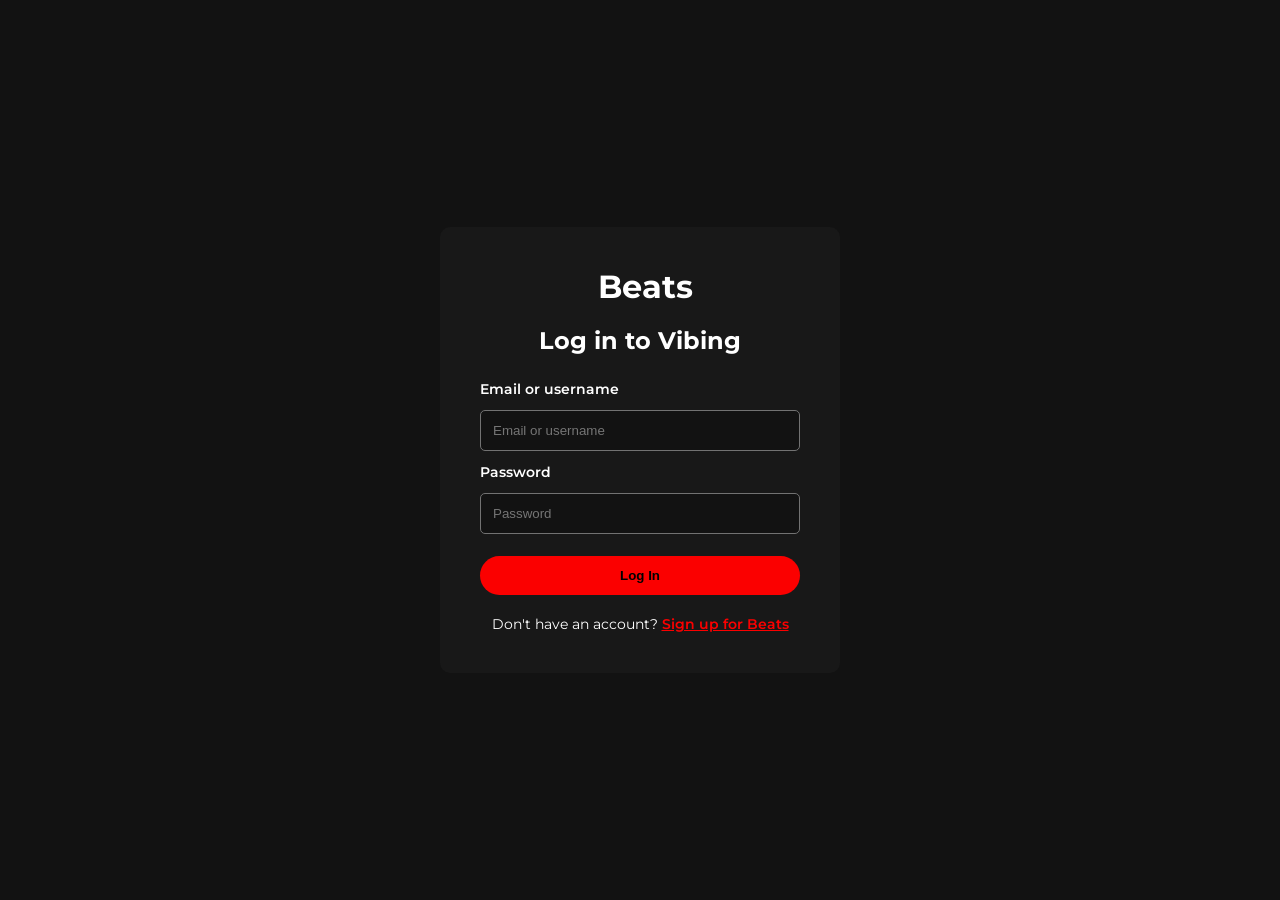
==== beatslogin.html @ e1e4c328 "Add files via upload" ====
<!doctype html>
<html lang="en">
  <head>
    <meta charset="UTF-8" />
    <meta name="viewport" content="width=device-width, initial-scale=1.0" />
    <title>Beats Login</title>
    <link rel="stylesheet" href="login.css" />
    <link
      rel="stylesheet"
      href="https://cdnjs.cloudflare.com/ajax/libs/font-awesome/6.5.1/css/all.min.css"
    />
    <link
      href="https://fonts.googleapis.com/css2?family=Montserrat:wght@400;600;700&display=swap"
      rel="stylesheet"
    />
  </head>
  <body>
    <video autoplay muted loop id="bg-video">
        <source src="redbg.mp4" type="video/mp4">
    </video>
    <div class="login-container">
      <div class="logo">
        <i class="fa-brands fa-tidal" style="color: rgb(255, 255, 255)"></i>
        <h1>Beats</h1>
      </div>
      <h2>Log in to Vibing</h2>
      <form>
        <label>Email or username</label>
        <input type="text" placeholder="Email or username" />
        <label>Password</label>
        <input type="password" placeholder="Password" />
        <button class="login-btn">Log In</button>
      </form>
      <p class="signup">
        Don't have an account?
        <a href="beatssignup.html">Sign up for Beats</a>
      </p>
    </div>
  </body>
</html>
---- login.css ----
* {
  margin: 0;
  padding: 0;
  box-sizing: border-box;
}
#bg-video{
    position:fixed;
    right:0;
    bottom:0;
    min-width:100%;
    min-height:100%;
    object-fit:cover;
    z-index:-1;
}

body {
  background: #121212;
  font-family: "Montserrat", sans-serif;
  display: flex;
  justify-content: center;
  align-items: center;
  height: 100vh;
  color: white;
}

.login-container {
  background: #181818;
  padding: 40px;
  width: 400px;
  border-radius: 10px;
  text-align: center;
}

.logo {
  display: flex;
  justify-content: center;
  align-items: center;
  gap: 10px;
  margin-bottom: 20px;
}

.logo i {
  font-size: 40px;
  color: #fb0000;
}

h2 {
  margin-bottom: 25px;
}

form {
  display: flex;
  flex-direction: column;
  gap: 12px;
  text-align: left;
}

label {
  font-size: 14px;
  font-weight: 600;
}

input {
  padding: 12px;
  border-radius: 5px;
  border: 1px solid #727272;
  background: #121212;
  color: white;
}

input:focus {
  outline: none;
  border-color: white;
}

.login-btn {
  background: #fb0000;
  border: none;
  padding: 12px;
  border-radius: 30px;
  font-weight: 700;
  margin-top: 10px;
  cursor: pointer;
}

.login-btn:hover {
  transform: scale(1.05);
}

.signup {
  margin-top: 20px;
  font-size: 14px;
}

.signup a {
  color: #fb0000;
  font-weight: 600;
}
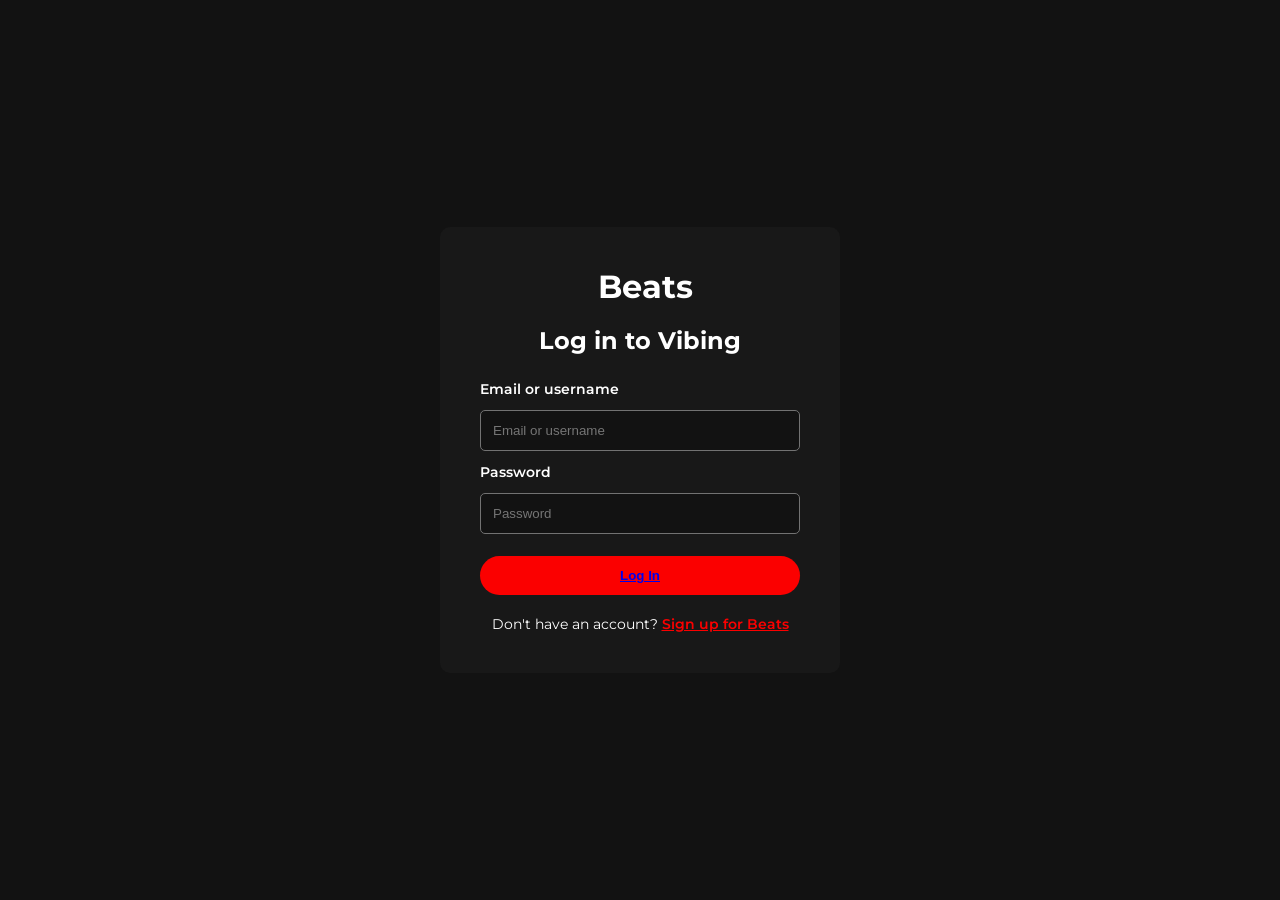
==== commit d7060cf3: "Add files via upload" ====
--- a/beatslogin.html
+++ b/beatslogin.html
@@ -24,12 +24,12 @@
         <h1>Beats</h1>
       </div>
       <h2>Log in to Vibing</h2>
-      <form>
+      <form class="f1" onsubmit="return val()" method="POST" action="login.php">
         <label>Email or username</label>
         <input type="text" placeholder="Email or username" />
         <label>Password</label>
         <input type="password" placeholder="Password" />
-        <button class="login-btn">Log In</button>
+        <button class="login-btn" name="lgg"><a href="index.html">Log In</a></button>
       </form>
       <p class="signup">
         Don't have an account?
